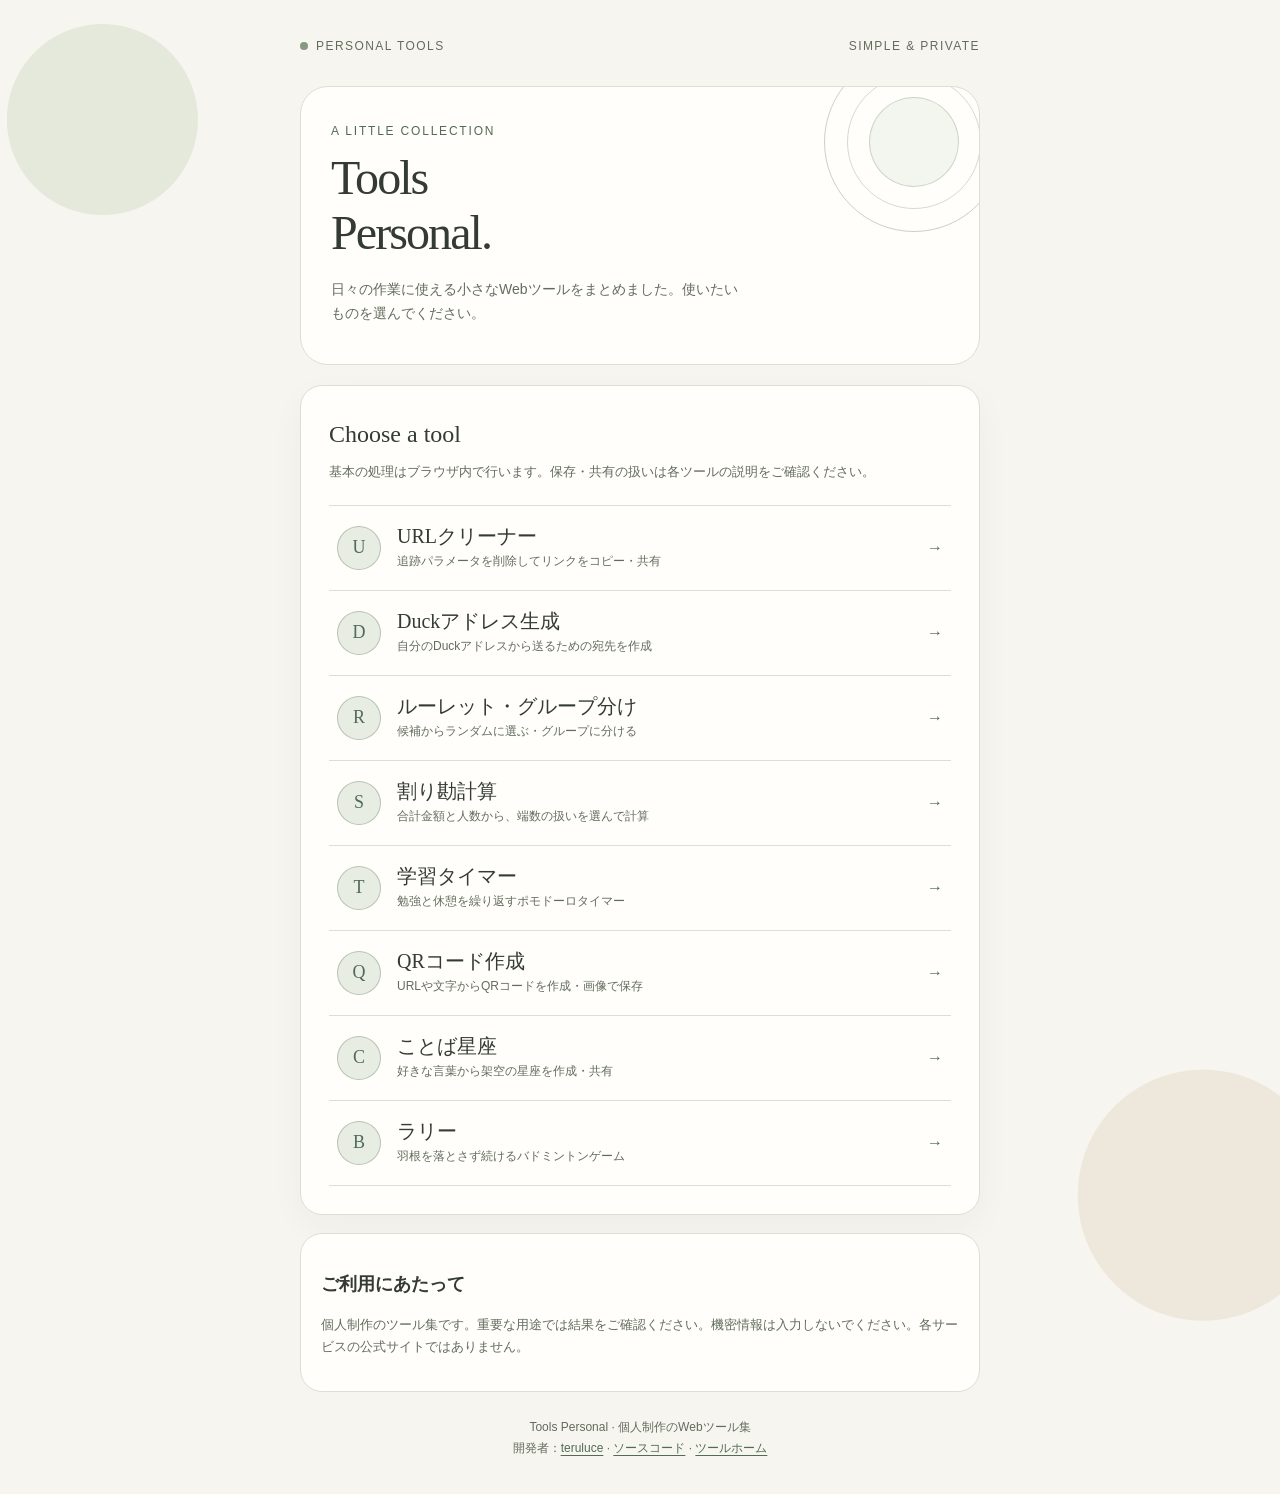
==== index.html @ 88af87db "Consolidate public tools into dedicated teru-tools site" ====
<!DOCTYPE html>
<html lang="ja">
<head>
  <meta charset="UTF-8">
  <meta name="viewport" content="width=device-width, initial-scale=1">
  <meta name="referrer" content="no-referrer">
  <meta http-equiv="Content-Security-Policy"
        content="default-src 'none'; style-src 'self' 'unsafe-inline'; connect-src 'none'; img-src 'self' blob:; font-src 'none'; object-src 'none'; base-uri 'none'; form-action 'none'">
  
  
  
  

  <style>
    :root {
      --bg: #f7f5ef;
      --paper: #fffefa;
      --ink: #333b33;
      --muted: #73796f;
      --green: #879982;
      --green-dark: #526b54;
      --line: #e5e4da;
      --soft: #e8ede3;
      --radius: 22px;
    }

    * {
      box-sizing: border-box;
    }

    body {
      margin: 0;
      min-height: 100vh;
      padding: 36px 18px;
      color: var(--ink);
      background:
        radial-gradient(circle at 8% 8%, #e4e9dc 0, #e4e9dc 95px, transparent 96px),
        radial-gradient(circle at 94% 80%, #eee8dc 0, #eee8dc 125px, transparent 126px),
        var(--bg);
      font-family: -apple-system, BlinkMacSystemFont, "Hiragino Kaku Gothic ProN",
        "Yu Gothic", Meiryo, sans-serif;
      line-height: 1.7;
    }

    a {
      color: inherit;
      text-decoration: none;
    }

    .page {
      width: 100%;
      max-width: 680px;
      margin: 0 auto;
    }

    .topline {
      display: flex;
      align-items: center;
      justify-content: space-between;
      gap: 12px;
      margin-bottom: 30px;
      color: var(--muted);
      font-size: 12px;
      letter-spacing: .12em;
      text-transform: uppercase;
    }

    .dot {
      display: inline-block;
      width: 8px;
      height: 8px;
      margin-right: 8px;
      border-radius: 50%;
      background: var(--green);
    }

    header {
      position: relative;
      overflow: hidden;
      padding: 34px 30px 38px;
      border: 1px solid rgba(120, 135, 112, .15);
      border-radius: 28px;
      background: rgba(255, 254, 250, .78);
    }

    .eyebrow {
      margin: 0 0 8px;
      color: var(--green-dark);
      font-size: 12px;
      letter-spacing: .15em;
      text-transform: uppercase;
    }

    h1 {
      position: relative;
      z-index: 1;
      margin: 0;
      font-family: Georgia, "Times New Roman", serif;
      font-size: clamp(34px, 7vw, 48px);
      font-weight: 400;
      letter-spacing: -.04em;
      line-height: 1.15;
    }

    .intro {
      position: relative;
      z-index: 1;
      max-width: 420px;
      margin: 18px 0 0;
      color: var(--muted);
      font-size: 14px;
    }

    .decoration {
      position: absolute;
      top: -35px;
      right: -25px;
      width: 180px;
      height: 180px;
      border: 1px solid rgba(135, 153, 130, .45);
      border-radius: 50%;
    }

    .decoration::before,
    .decoration::after {
      position: absolute;
      content: "";
      border: 1px solid rgba(135, 153, 130, .35);
      border-radius: 50%;
    }

    .decoration::before {
      inset: 22px;
    }

    .decoration::after {
      inset: 44px;
      background: rgba(232, 237, 227, .5);
    }

    main {
      margin-top: 20px;
      padding: 28px;
      border: 1px solid var(--line);
      border-radius: var(--radius);
      background: var(--paper);
      box-shadow: 0 12px 35px rgba(56, 62, 48, .04);
    }

    .section-title {
      margin: 0 0 6px;
      font-family: Georgia, "Times New Roman", serif;
      font-size: 24px;
      font-weight: 400;
    }

    .section-description {
      margin: 0 0 22px;
      color: var(--muted);
      font-size: 13px;
    }

    .tools {
      margin: 0;
      padding: 0;
      list-style: none;
      border-top: 1px solid var(--line);
    }

    .tools li {
      border-bottom: 1px solid var(--line);
    }

    .tool {
      display: flex;
      align-items: center;
      gap: 16px;
      min-height: 84px;
      padding: 14px 8px;
      border-radius: 12px;
      transition: background-color .2s ease;
    }

    .tool:hover {
      background: var(--soft);
    }

    .tool:focus-visible {
      outline: 3px solid rgba(82, 107, 84, .3);
      outline-offset: 2px;
    }

    .badge {
      flex: none;
      display: grid;
      place-items: center;
      width: 44px;
      height: 44px;
      border: 1px solid rgba(135, 153, 130, .5);
      border-radius: 50%;
      background: var(--soft);
      color: var(--green-dark);
      font-family: Georgia, "Times New Roman", serif;
      font-size: 18px;
    }

    .body {
      flex: 1;
      min-width: 0;
    }

    .name {
      display: block;
      font-family: Georgia, "Times New Roman", serif;
      font-size: 20px;
      line-height: 1.3;
    }

    .note {
      display: block;
      margin-top: 2px;
      color: var(--muted);
      font-size: 12px;
    }

    .arrow {
      flex: none;
      color: var(--green-dark);
      font-size: 16px;
    }

    footer {
      padding: 25px 8px 0;
      color: var(--muted);
      font-size: 11px;
      text-align: center;
    }

    @media (max-width: 480px) {
      body {
        padding: 22px 13px;
      }

      header {
        padding: 28px 22px 30px;
      }

      main {
        padding: 22px 18px;
      }

      .decoration {
        top: -50px;
        right: -70px;
      }
    }

    @media (prefers-reduced-motion: reduce) {
      .tool { transition: none; }
    }
  </style>
<title>便利なWebツール集｜Tools Personal</title>
<meta name="description" content="URLクリーナー・割り勘・学習タイマー・QRコードなど、ブラウザで使える小さなWebツール集。">
<meta name="robots" content="index,follow">
<meta name="theme-color" content="#f7f5ef">
<link rel="canonical" href="https://teruluce.github.io/teru-tools/">
<link rel="icon" href="./favicon.svg" type="image/svg+xml">
<meta property="og:type" content="website">
<meta property="og:site_name" content="Tools Personal / teru_luce">
<meta property="og:title" content="便利なWebツール集｜Tools Personal">
<meta property="og:description" content="URLクリーナー・割り勘・学習タイマー・QRコードなど、ブラウザで使える小さなWebツール集。">
<meta property="og:url" content="https://teruluce.github.io/teru-tools/">
<meta property="og:locale" content="ja_JP">
<meta name="twitter:card" content="summary">
<meta name="twitter:title" content="便利なWebツール集｜Tools Personal">
<meta name="twitter:description" content="URLクリーナー・割り勘・学習タイマー・QRコードなど、ブラウザで使える小さなWebツール集。">
<link rel="stylesheet" href="./site.css">
</head>

<body>
  <div class="page">
    <div class="topline">
      <span><span class="dot"></span>Personal tools</span>
      <span>Simple &amp; private</span>
    </div>

    <header>
      <div class="decoration" aria-hidden="true"></div>
      <p class="eyebrow">A little collection</p>
      <h1>Tools<br>Personal.</h1>
      <p class="intro">
        日々の作業に使える小さなWebツールをまとめました。使いたいものを選んでください。
      </p>
    </header>

    <main>
      <h2 class="section-title">Choose a tool</h2>
      <p class="section-description">
        基本の処理はブラウザ内で行います。保存・共有の扱いは各ツールの説明をご確認ください。
      </p>

      <ul class="tools"><li><a class="tool" href="./url-cleaner/"><span class="badge" aria-hidden="true">U</span><span class="body"><span class="name">URLクリーナー</span><span class="note">追跡パラメータを削除してリンクをコピー・共有</span></span><span class="arrow" aria-hidden="true">→</span></a></li>
<li><a class="tool" href="./duckmail/"><span class="badge" aria-hidden="true">D</span><span class="body"><span class="name">Duckアドレス生成</span><span class="note">自分のDuckアドレスから送るための宛先を作成</span></span><span class="arrow" aria-hidden="true">→</span></a></li>
<li><a class="tool" href="./roulette/"><span class="badge" aria-hidden="true">R</span><span class="body"><span class="name">ルーレット・グループ分け</span><span class="note">候補からランダムに選ぶ・グループに分ける</span></span><span class="arrow" aria-hidden="true">→</span></a></li>
<li><a class="tool" href="./split/"><span class="badge" aria-hidden="true">S</span><span class="body"><span class="name">割り勘計算</span><span class="note">合計金額と人数から、端数の扱いを選んで計算</span></span><span class="arrow" aria-hidden="true">→</span></a></li>
<li><a class="tool" href="./timer/"><span class="badge" aria-hidden="true">T</span><span class="body"><span class="name">学習タイマー</span><span class="note">勉強と休憩を繰り返すポモドーロタイマー</span></span><span class="arrow" aria-hidden="true">→</span></a></li>
<li><a class="tool" href="./qr/"><span class="badge" aria-hidden="true">Q</span><span class="body"><span class="name">QRコード作成</span><span class="note">URLや文字からQRコードを作成・画像で保存</span></span><span class="arrow" aria-hidden="true">→</span></a></li>
<li><a class="tool" href="./constellation/"><span class="badge" aria-hidden="true">C</span><span class="body"><span class="name">ことば星座</span><span class="note">好きな言葉から架空の星座を作成・共有</span></span><span class="arrow" aria-hidden="true">→</span></a></li>
<li><a class="tool" href="./rally/"><span class="badge" aria-hidden="true">B</span><span class="body"><span class="name">ラリー</span><span class="note">羽根を落とさず続けるバドミントンゲーム</span></span><span class="arrow" aria-hidden="true">→</span></a></li>
</ul>
    </main>

    <aside class="notice"><h2>ご利用にあたって</h2><p>個人制作のツール集です。重要な用途では結果をご確認ください。機密情報は入力しないでください。各サービスの公式サイトではありません。</p></aside><footer>Tools Personal · 個人制作のWebツール集<div>開発者：<a href="https://github.com/teruluce">teruluce</a> · <a href="https://github.com/teruluce/teru-tools/tree/main/">ソースコード</a> · <a href="./">ツールホーム</a></div></footer>
  </div>
</body>
</html>
---- site.css ----
/* 個人側の生成り・グリーンを公開サイト全体で共有 */
:root { color-scheme:light; --bg:#f7f5ef; --paper:#fffefa; --surface:#fffefa; --ink:#333b33; --muted:#626c5e; --green:#879982; --green-dark:#526b54; --accent:#526b54; --accent-hover:#405642; --line:#deded2; --soft:#e8ede3; --radius:22px; }
body { background:radial-gradient(circle at 8% 8%,#e4e9dc 0,#e4e9dc 95px,transparent 96px),radial-gradient(circle at 94% 80%,#eee8dc 0,#eee8dc 125px,transparent 126px),var(--bg); color:var(--ink); }
.page,.shell { width:100%; max-width:680px; margin-inline:auto; }
header { background:var(--paper); border-color:var(--line); }
.toolnav { display:flex; flex-wrap:wrap; gap:8px; margin:0 0 22px; }
.toolnav a { display:inline-flex; align-items:center; min-height:40px; padding:4px 12px; border:1px solid var(--line); border-radius:999px; color:var(--muted); font-size:12px; text-decoration:none; }
.toolnav a:hover,.toolnav a[aria-current=page] { background:var(--soft); color:var(--green-dark); }
.guide,.notice { margin-top:18px; padding:20px; border:1px solid var(--line); border-radius:var(--radius); background:var(--paper); color:var(--muted); font-size:13px; }
.guide h2,.notice h2 { color:var(--ink); font-size:18px; font-family:inherit; }
.guide p,.guide li,.notice p { color:var(--muted); }
.guide a,.notice a,footer a { color:var(--green-dark); text-decoration:underline; text-underline-offset:3px; }
footer { font-size:12px; overflow-wrap:anywhere; }
:focus-visible { outline:3px solid var(--green-dark); outline-offset:3px; }
.result,.group-result { background:var(--soft); border-color:var(--line); }
button.primary,.button-link.primary { background:var(--green-dark); border-color:var(--green-dark); }
input,textarea,select { font-size:16px; }
@media(prefers-reduced-motion:reduce) { *,*::before,*::after { scroll-behavior:auto!important; transition-duration:.01ms!important; } }
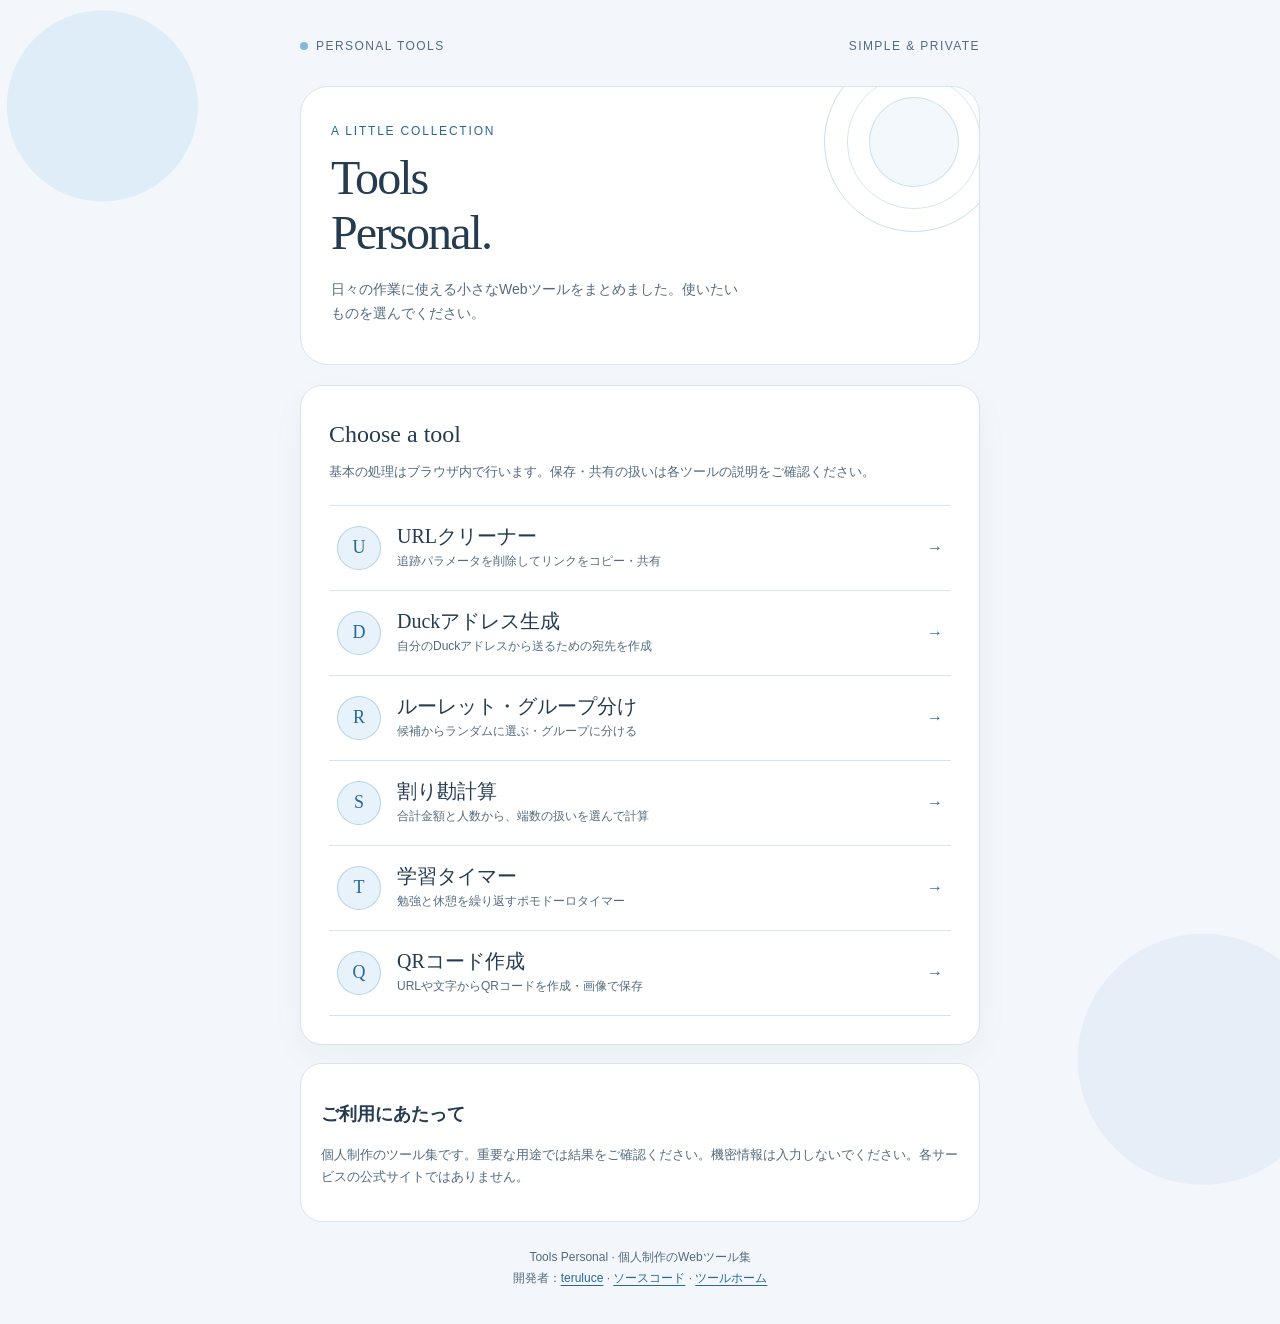
==== commit 962e35a4: "Use distinct blue palette and remove unused games" ====
--- a/index.html
+++ b/index.html
@@ -13,14 +13,14 @@
 
   <style>
     :root {
-      --bg: #f7f5ef;
-      --paper: #fffefa;
-      --ink: #333b33;
-      --muted: #73796f;
-      --green: #879982;
-      --green-dark: #526b54;
-      --line: #e5e4da;
-      --soft: #e8ede3;
+      --bg: #f3f7fb;
+      --paper: #ffffff;
+      --ink: #253c50;
+      --muted: #536b7e;
+      --green: #85b7d8;
+      --green-dark: #286799;
+      --line: #d8e4ee;
+      --soft: #e8f2fa;
       --radius: 22px;
     }
 
@@ -34,8 +34,8 @@
       padding: 36px 18px;
       color: var(--ink);
       background:
-        radial-gradient(circle at 8% 8%, #e4e9dc 0, #e4e9dc 95px, transparent 96px),
-        radial-gradient(circle at 94% 80%, #eee8dc 0, #eee8dc 125px, transparent 126px),
+        radial-gradient(circle at 8% 8%, #deedf7 0, #deedf7 95px, transparent 96px),
+        radial-gradient(circle at 94% 80%, #e6eef8 0, #e6eef8 125px, transparent 126px),
         var(--bg);
       font-family: -apple-system, BlinkMacSystemFont, "Hiragino Kaku Gothic ProN",
         "Yu Gothic", Meiryo, sans-serif;
@@ -78,9 +78,9 @@
       position: relative;
       overflow: hidden;
       padding: 34px 30px 38px;
-      border: 1px solid rgba(120, 135, 112, .15);
+      border: 1px solid rgba(83, 107, 126, .15);
       border-radius: 28px;
-      background: rgba(255, 254, 250, .78);
+      background: rgba(255, 255, 255, .78);
     }
 
     .eyebrow {
@@ -117,7 +117,7 @@
       right: -25px;
       width: 180px;
       height: 180px;
-      border: 1px solid rgba(135, 153, 130, .45);
+      border: 1px solid rgba(133, 183, 216, .45);
       border-radius: 50%;
     }
 
@@ -125,7 +125,7 @@
     .decoration::after {
       position: absolute;
       content: "";
-      border: 1px solid rgba(135, 153, 130, .35);
+      border: 1px solid rgba(133, 183, 216, .35);
       border-radius: 50%;
     }
 
@@ -135,7 +135,7 @@
 
     .decoration::after {
       inset: 44px;
-      background: rgba(232, 237, 227, .5);
+      background: rgba(232, 242, 250, .5);
     }
 
     main {
@@ -144,7 +144,7 @@
       border: 1px solid var(--line);
       border-radius: var(--radius);
       background: var(--paper);
-      box-shadow: 0 12px 35px rgba(56, 62, 48, .04);
+      box-shadow: 0 12px 35px rgba(37, 60, 80, .04);
     }
 
     .section-title {
@@ -186,7 +186,7 @@
     }
 
     .tool:focus-visible {
-      outline: 3px solid rgba(82, 107, 84, .3);
+      outline: 3px solid rgba(40, 103, 153, .3);
       outline-offset: 2px;
     }
 
@@ -196,7 +196,7 @@
       place-items: center;
       width: 44px;
       height: 44px;
-      border: 1px solid rgba(135, 153, 130, .5);
+      border: 1px solid rgba(133, 183, 216, .5);
       border-radius: 50%;
       background: var(--soft);
       color: var(--green-dark);
@@ -262,7 +262,7 @@
 <title>便利なWebツール集｜Tools Personal</title>
 <meta name="description" content="URLクリーナー・割り勘・学習タイマー・QRコードなど、ブラウザで使える小さなWebツール集。">
 <meta name="robots" content="index,follow">
-<meta name="theme-color" content="#f7f5ef">
+<meta name="theme-color" content="#f3f7fb">
 <link rel="canonical" href="https://teruluce.github.io/teru-tools/">
 <link rel="icon" href="./favicon.svg" type="image/svg+xml">
 <meta property="og:type" content="website">
@@ -305,8 +305,6 @@
 <li><a class="tool" href="./split/"><span class="badge" aria-hidden="true">S</span><span class="body"><span class="name">割り勘計算</span><span class="note">合計金額と人数から、端数の扱いを選んで計算</span></span><span class="arrow" aria-hidden="true">→</span></a></li>
 <li><a class="tool" href="./timer/"><span class="badge" aria-hidden="true">T</span><span class="body"><span class="name">学習タイマー</span><span class="note">勉強と休憩を繰り返すポモドーロタイマー</span></span><span class="arrow" aria-hidden="true">→</span></a></li>
 <li><a class="tool" href="./qr/"><span class="badge" aria-hidden="true">Q</span><span class="body"><span class="name">QRコード作成</span><span class="note">URLや文字からQRコードを作成・画像で保存</span></span><span class="arrow" aria-hidden="true">→</span></a></li>
-<li><a class="tool" href="./constellation/"><span class="badge" aria-hidden="true">C</span><span class="body"><span class="name">ことば星座</span><span class="note">好きな言葉から架空の星座を作成・共有</span></span><span class="arrow" aria-hidden="true">→</span></a></li>
-<li><a class="tool" href="./rally/"><span class="badge" aria-hidden="true">B</span><span class="body"><span class="name">ラリー</span><span class="note">羽根を落とさず続けるバドミントンゲーム</span></span><span class="arrow" aria-hidden="true">→</span></a></li>
 </ul>
     </main>
 
--- a/site.css
+++ b/site.css
@@ -1,6 +1,6 @@
-/* 個人側の生成り・グリーンを公開サイト全体で共有 */
-:root { color-scheme:light; --bg:#f7f5ef; --paper:#fffefa; --surface:#fffefa; --ink:#333b33; --muted:#626c5e; --green:#879982; --green-dark:#526b54; --accent:#526b54; --accent-hover:#405642; --line:#deded2; --soft:#e8ede3; --radius:22px; }
-body { background:radial-gradient(circle at 8% 8%,#e4e9dc 0,#e4e9dc 95px,transparent 96px),radial-gradient(circle at 94% 80%,#eee8dc 0,#eee8dc 125px,transparent 126px),var(--bg); color:var(--ink); }
+/* てる公開版: ブルー・ホワイト・ネイビー。個人版のグリーンと区別する。 */
+:root { color-scheme:light; --bg:#f3f7fb; --paper:#ffffff; --surface:#ffffff; --ink:#253c50; --muted:#536b7e; --green:#85b7d8; --green-dark:#286799; --accent:#286799; --accent-hover:#20547e; --line:#d8e4ee; --soft:#e8f2fa; --radius:22px; }
+body { background:radial-gradient(circle at 8% 8%,#deedf7 0,#deedf7 95px,transparent 96px),radial-gradient(circle at 94% 80%,#e6eef8 0,#e6eef8 125px,transparent 126px),var(--bg); color:var(--ink); }
 .page,.shell { width:100%; max-width:680px; margin-inline:auto; }
 header { background:var(--paper); border-color:var(--line); }
 .toolnav { display:flex; flex-wrap:wrap; gap:8px; margin:0 0 22px; }
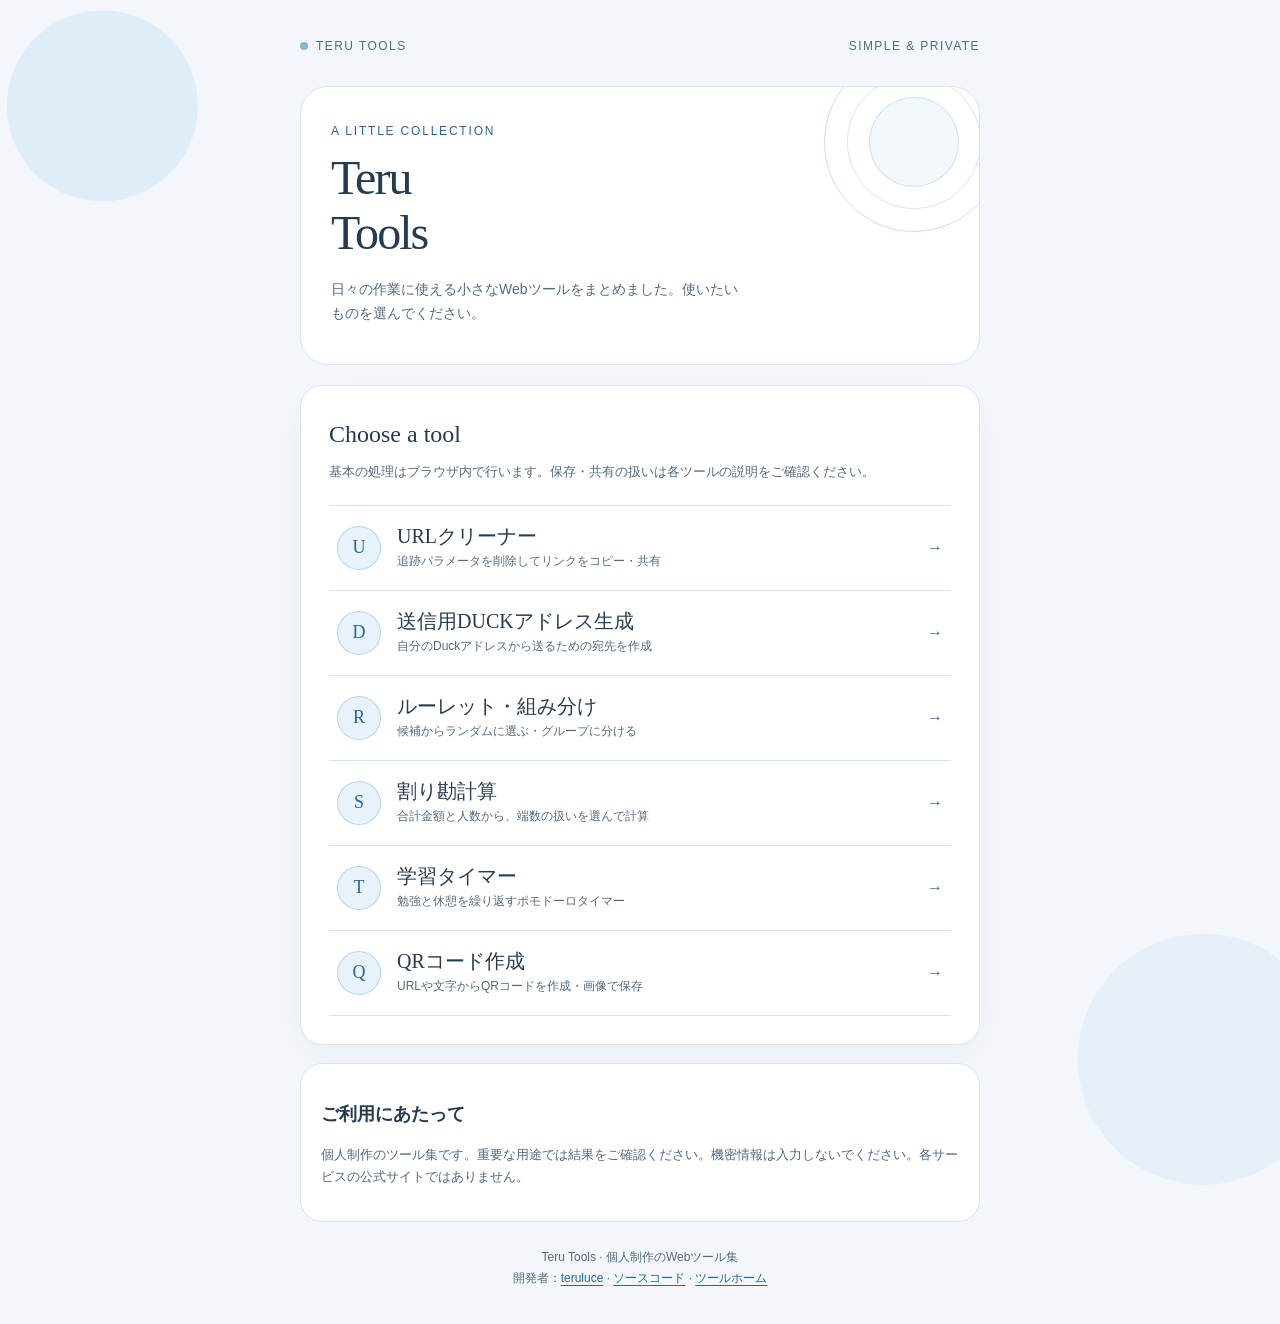
==== commit 589f9818: "Rename site to Teru Tools and align six tool names" ====
--- a/index.html
+++ b/index.html
@@ -259,20 +259,20 @@
       .tool { transition: none; }
     }
   </style>
-<title>便利なWebツール集｜Tools Personal</title>
+<title>Teru Tools｜便利なWebツール集</title>
 <meta name="description" content="URLクリーナー・割り勘・学習タイマー・QRコードなど、ブラウザで使える小さなWebツール集。">
 <meta name="robots" content="index,follow">
 <meta name="theme-color" content="#f3f7fb">
 <link rel="canonical" href="https://teruluce.github.io/teru-tools/">
 <link rel="icon" href="./favicon.svg" type="image/svg+xml">
 <meta property="og:type" content="website">
-<meta property="og:site_name" content="Tools Personal / teru_luce">
-<meta property="og:title" content="便利なWebツール集｜Tools Personal">
+<meta property="og:site_name" content="Teru Tools">
+<meta property="og:title" content="Teru Tools｜便利なWebツール集">
 <meta property="og:description" content="URLクリーナー・割り勘・学習タイマー・QRコードなど、ブラウザで使える小さなWebツール集。">
 <meta property="og:url" content="https://teruluce.github.io/teru-tools/">
 <meta property="og:locale" content="ja_JP">
 <meta name="twitter:card" content="summary">
-<meta name="twitter:title" content="便利なWebツール集｜Tools Personal">
+<meta name="twitter:title" content="Teru Tools｜便利なWebツール集">
 <meta name="twitter:description" content="URLクリーナー・割り勘・学習タイマー・QRコードなど、ブラウザで使える小さなWebツール集。">
 <link rel="stylesheet" href="./site.css">
 </head>
@@ -280,14 +280,14 @@
 <body>
   <div class="page">
     <div class="topline">
-      <span><span class="dot"></span>Personal tools</span>
+      <span><span class="dot"></span>Teru Tools</span>
       <span>Simple &amp; private</span>
     </div>
 
     <header>
       <div class="decoration" aria-hidden="true"></div>
       <p class="eyebrow">A little collection</p>
-      <h1>Tools<br>Personal.</h1>
+      <h1>Teru<br>Tools</h1>
       <p class="intro">
         日々の作業に使える小さなWebツールをまとめました。使いたいものを選んでください。
       </p>
@@ -300,15 +300,15 @@
       </p>
 
       <ul class="tools"><li><a class="tool" href="./url-cleaner/"><span class="badge" aria-hidden="true">U</span><span class="body"><span class="name">URLクリーナー</span><span class="note">追跡パラメータを削除してリンクをコピー・共有</span></span><span class="arrow" aria-hidden="true">→</span></a></li>
-<li><a class="tool" href="./duckmail/"><span class="badge" aria-hidden="true">D</span><span class="body"><span class="name">Duckアドレス生成</span><span class="note">自分のDuckアドレスから送るための宛先を作成</span></span><span class="arrow" aria-hidden="true">→</span></a></li>
-<li><a class="tool" href="./roulette/"><span class="badge" aria-hidden="true">R</span><span class="body"><span class="name">ルーレット・グループ分け</span><span class="note">候補からランダムに選ぶ・グループに分ける</span></span><span class="arrow" aria-hidden="true">→</span></a></li>
+<li><a class="tool" href="./duckmail/"><span class="badge" aria-hidden="true">D</span><span class="body"><span class="name">送信用DUCKアドレス生成</span><span class="note">自分のDuckアドレスから送るための宛先を作成</span></span><span class="arrow" aria-hidden="true">→</span></a></li>
+<li><a class="tool" href="./roulette/"><span class="badge" aria-hidden="true">R</span><span class="body"><span class="name">ルーレット・組み分け</span><span class="note">候補からランダムに選ぶ・グループに分ける</span></span><span class="arrow" aria-hidden="true">→</span></a></li>
 <li><a class="tool" href="./split/"><span class="badge" aria-hidden="true">S</span><span class="body"><span class="name">割り勘計算</span><span class="note">合計金額と人数から、端数の扱いを選んで計算</span></span><span class="arrow" aria-hidden="true">→</span></a></li>
 <li><a class="tool" href="./timer/"><span class="badge" aria-hidden="true">T</span><span class="body"><span class="name">学習タイマー</span><span class="note">勉強と休憩を繰り返すポモドーロタイマー</span></span><span class="arrow" aria-hidden="true">→</span></a></li>
 <li><a class="tool" href="./qr/"><span class="badge" aria-hidden="true">Q</span><span class="body"><span class="name">QRコード作成</span><span class="note">URLや文字からQRコードを作成・画像で保存</span></span><span class="arrow" aria-hidden="true">→</span></a></li>
 </ul>
     </main>
 
-    <aside class="notice"><h2>ご利用にあたって</h2><p>個人制作のツール集です。重要な用途では結果をご確認ください。機密情報は入力しないでください。各サービスの公式サイトではありません。</p></aside><footer>Tools Personal · 個人制作のWebツール集<div>開発者：<a href="https://github.com/teruluce">teruluce</a> · <a href="https://github.com/teruluce/teru-tools/tree/main/">ソースコード</a> · <a href="./">ツールホーム</a></div></footer>
+    <aside class="notice"><h2>ご利用にあたって</h2><p>個人制作のツール集です。重要な用途では結果をご確認ください。機密情報は入力しないでください。各サービスの公式サイトではありません。</p></aside><footer>Teru Tools · 個人制作のWebツール集<div>開発者：<a href="https://github.com/teruluce">teruluce</a> · <a href="https://github.com/teruluce/teru-tools/tree/main/">ソースコード</a> · <a href="./">ツールホーム</a></div></footer>
   </div>
 </body>
 </html>
